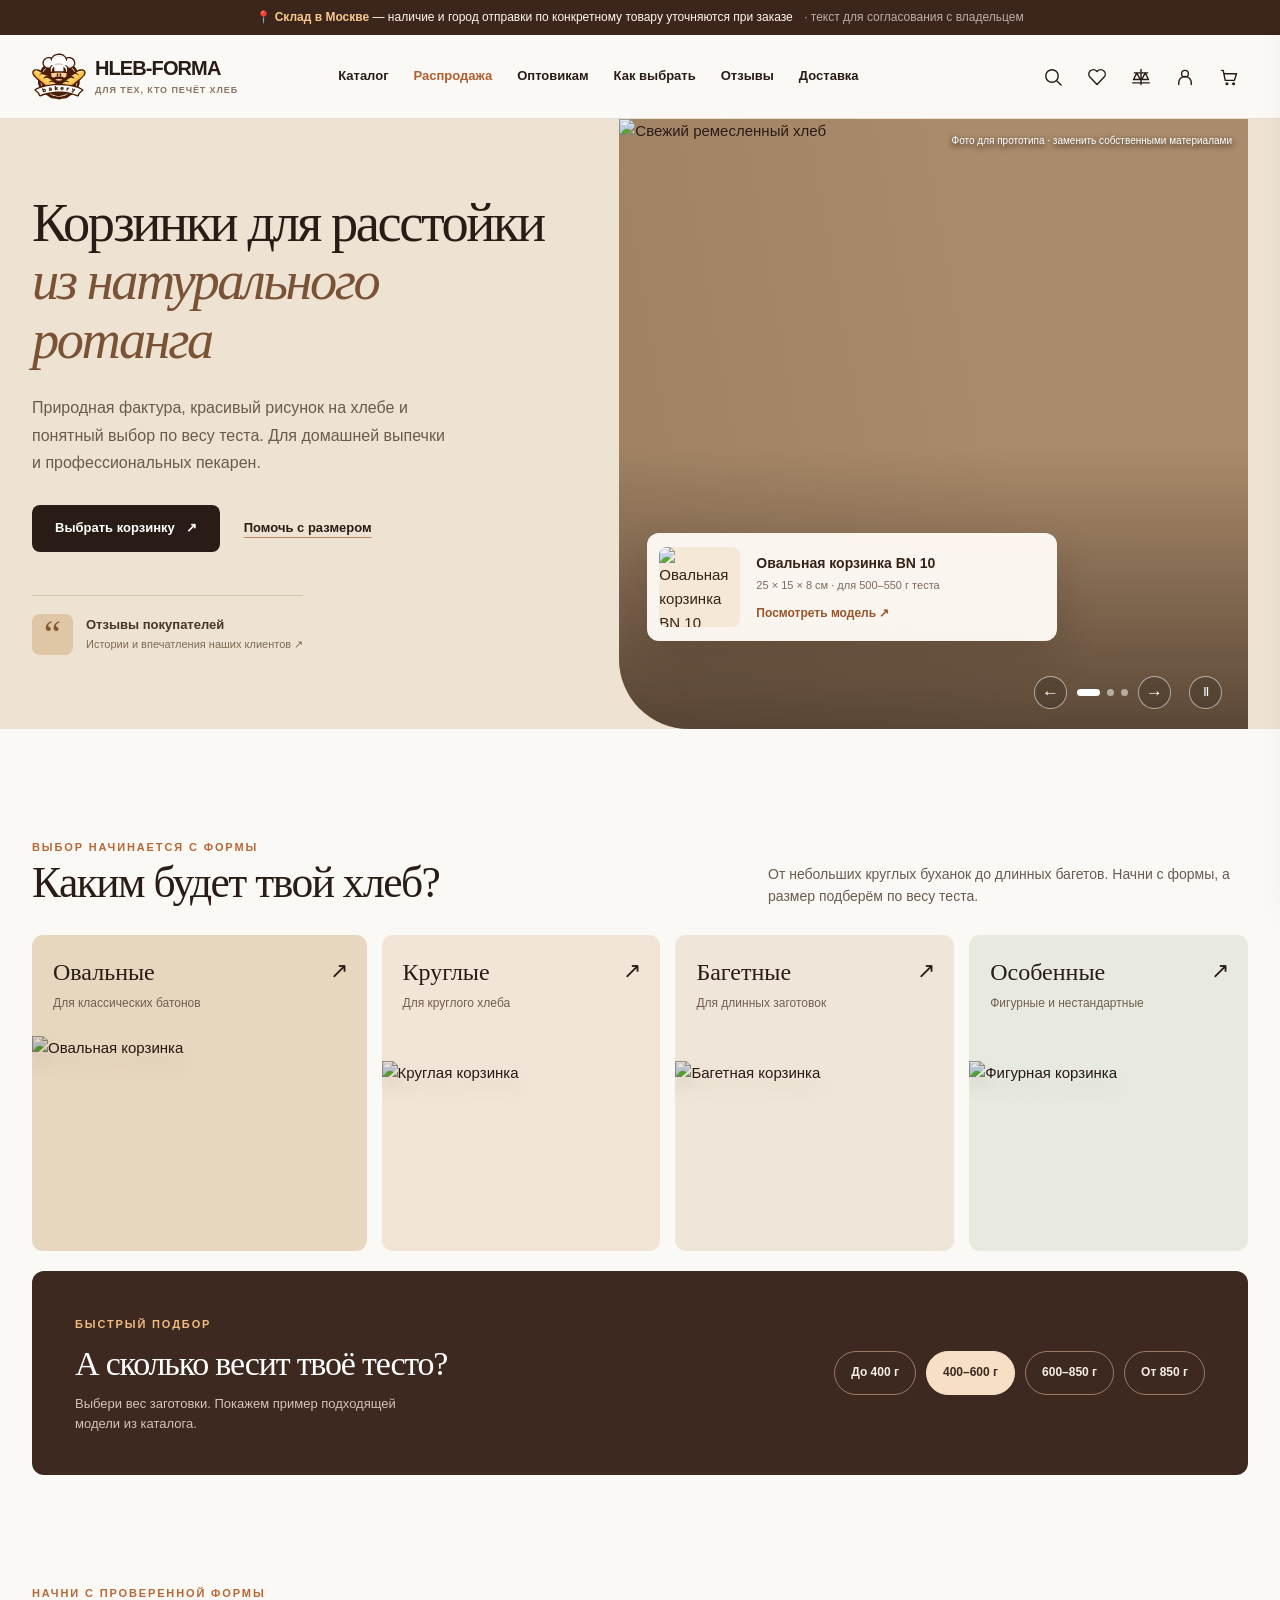
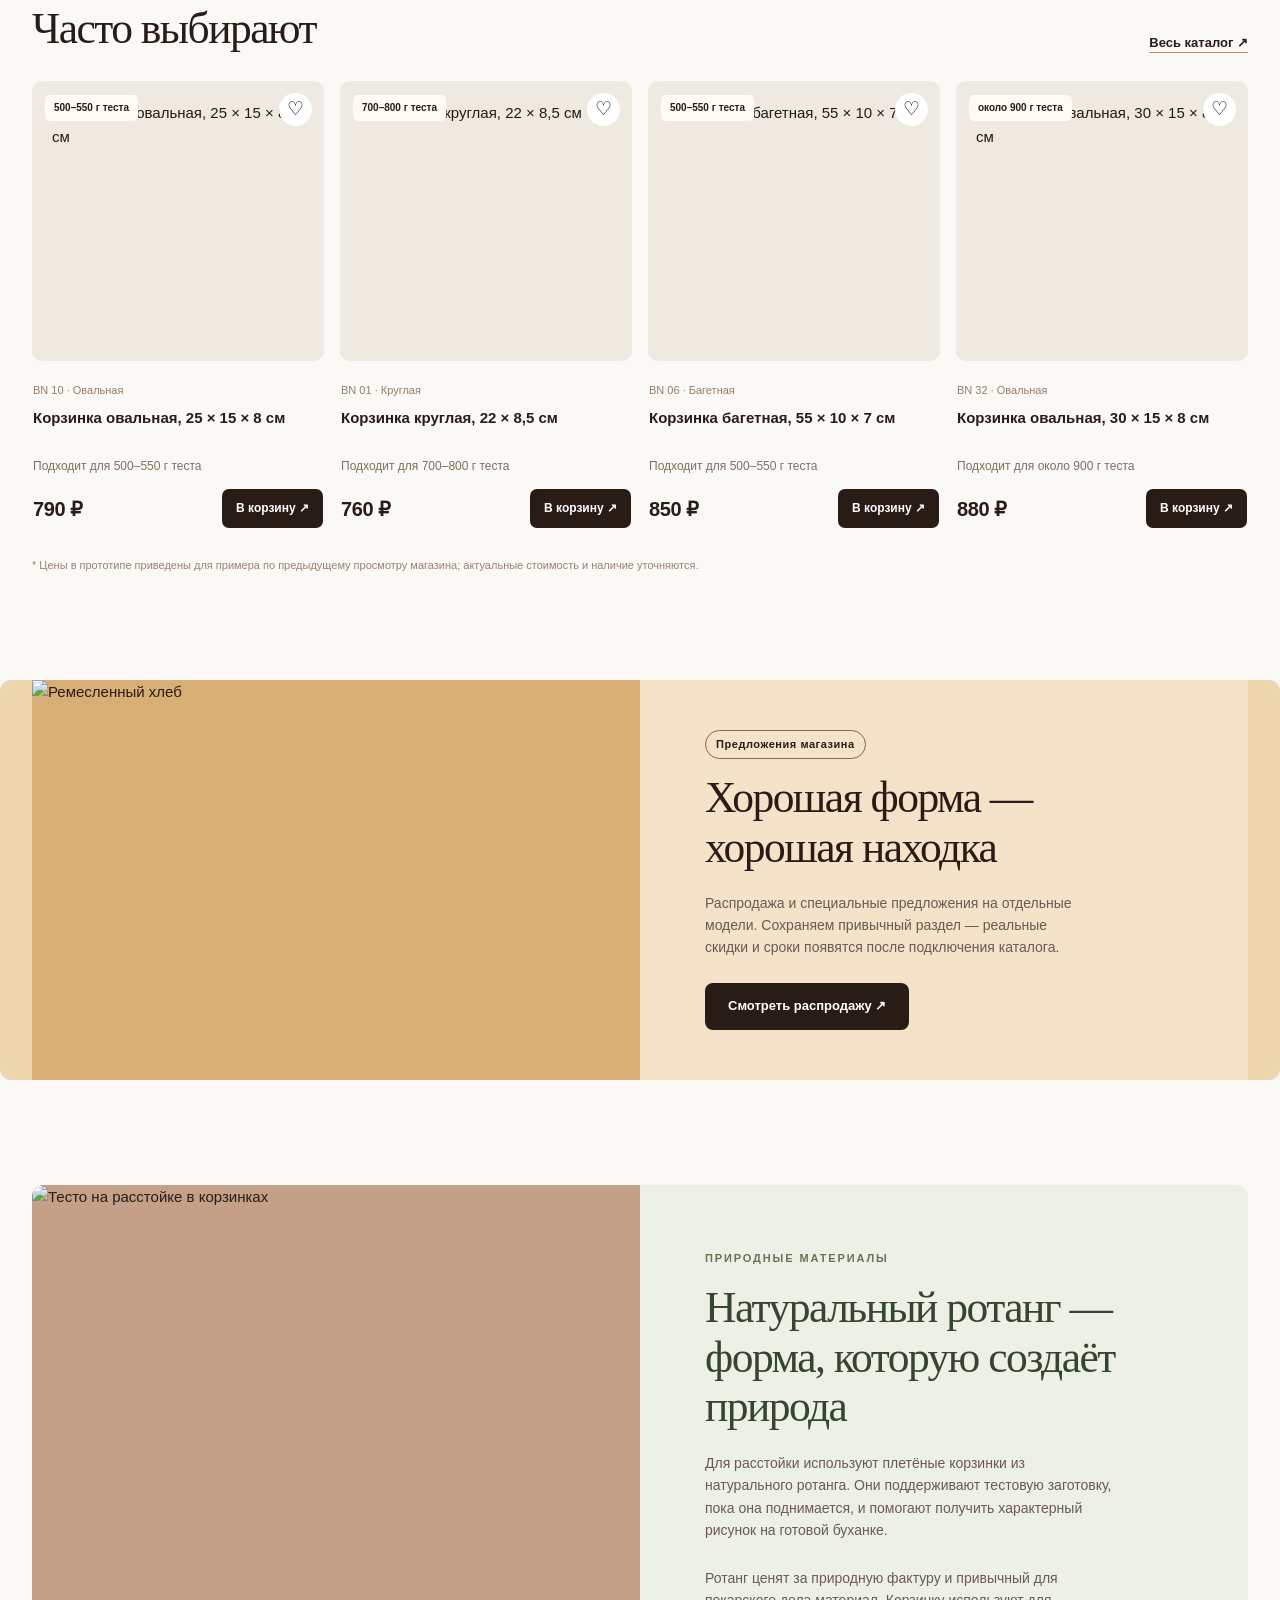
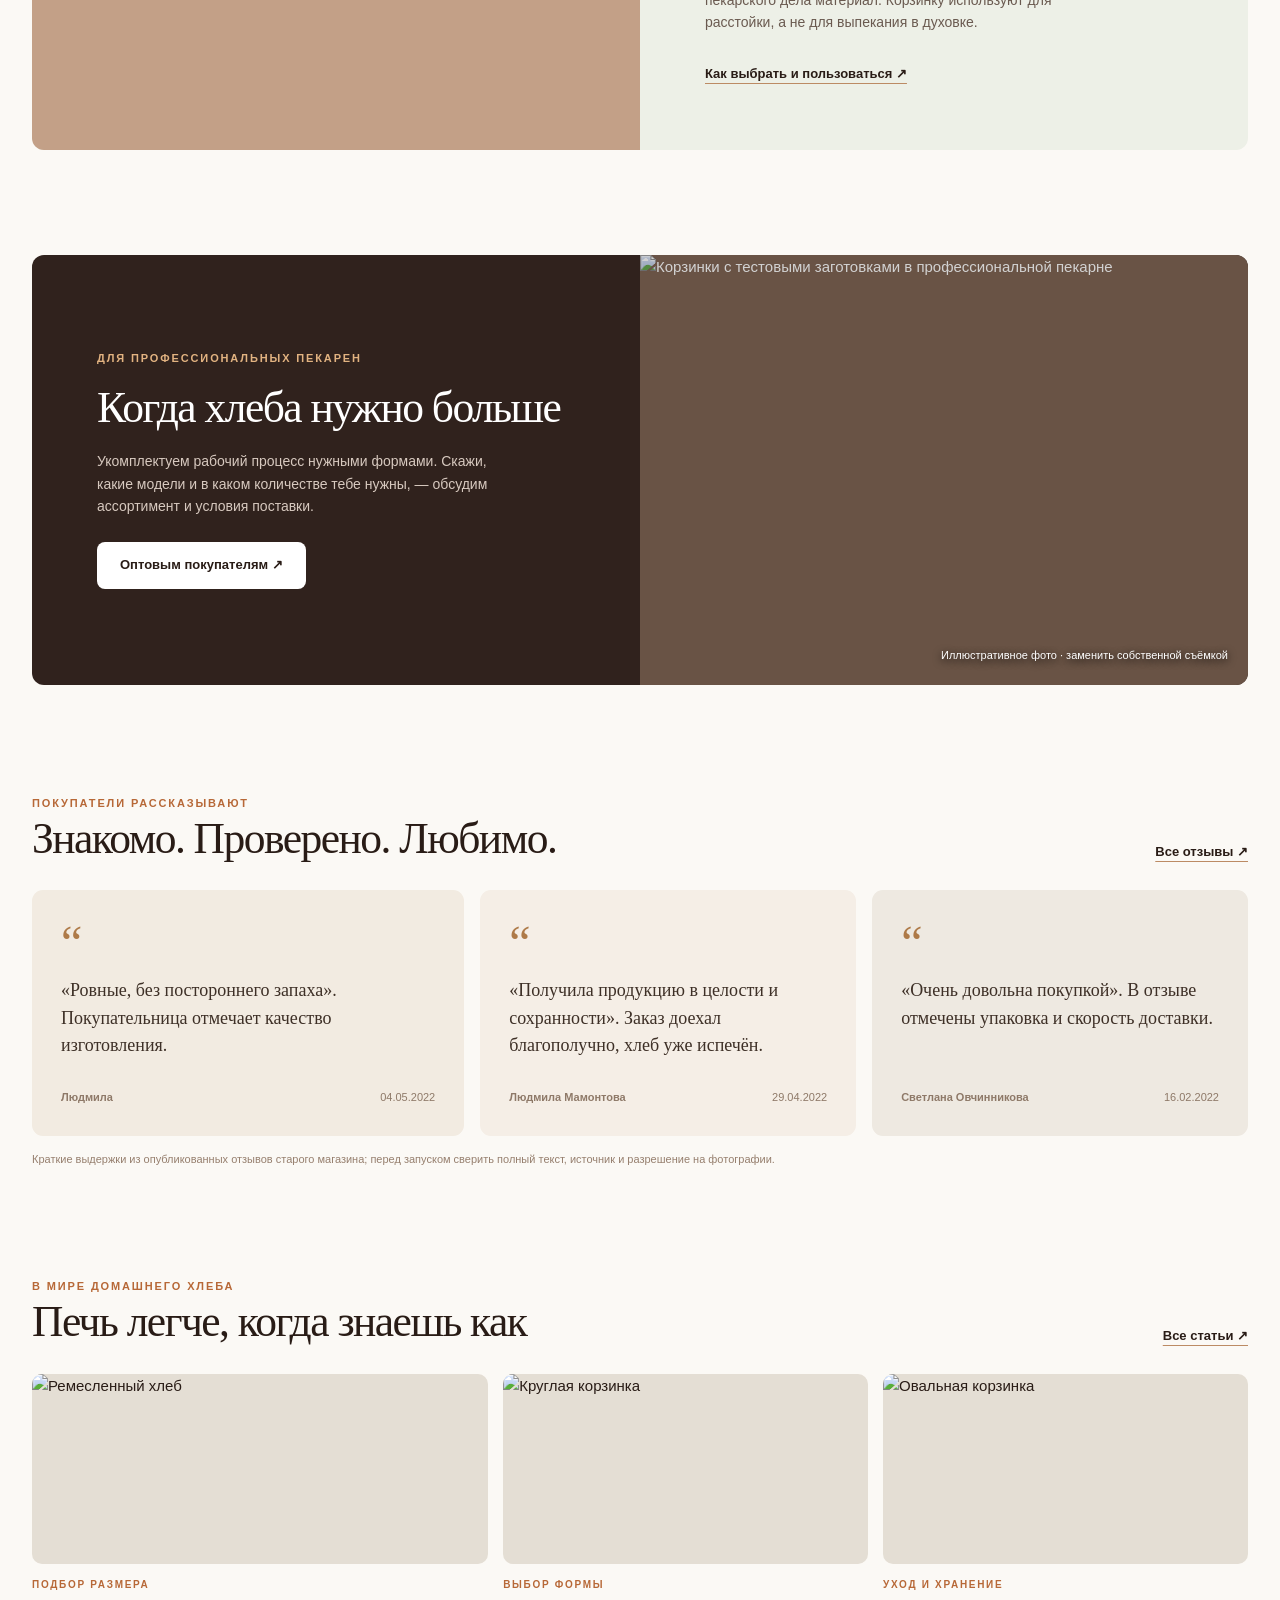
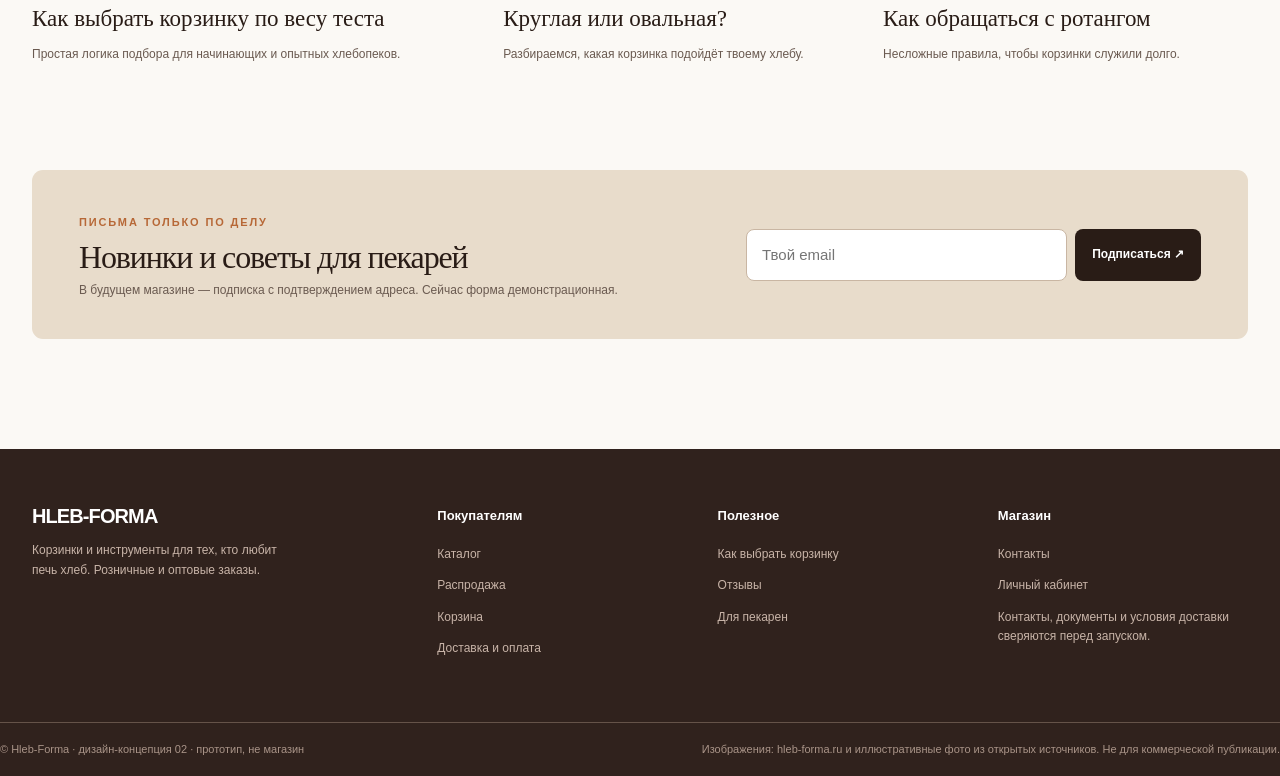
==== index.html @ 91869948 "pages: add entry page redirecting to latest storefront preview" ====
<!doctype html>
<html lang="ru">
<head>
  <meta charset="utf-8">
  <meta name="viewport" content="width=device-width,initial-scale=1">
  <meta name="robots" content="noindex,nofollow">
  <meta http-equiv="refresh" content="0;url=prototype/v2/index.html">
  <title>Hleb-Forma — предпросмотр прототипа</title>
  <script>location.replace(new URL("prototype/v2/index.html",location.href).href);</script>
  <style>body{font:16px/1.6 system-ui;background:#f8f4ec;color:#30241d;display:grid;place-items:center;min-height:100vh;margin:0;padding:24px}a{color:#864c2e}</style>
</head>
<body><main><h1>Hleb-Forma — предпросмотр</h1><p>Открываем новую версию прототипа…</p><p><a href="prototype/v2/index.html">Перейти к прототипу v2</a></p></main></body>
</html>
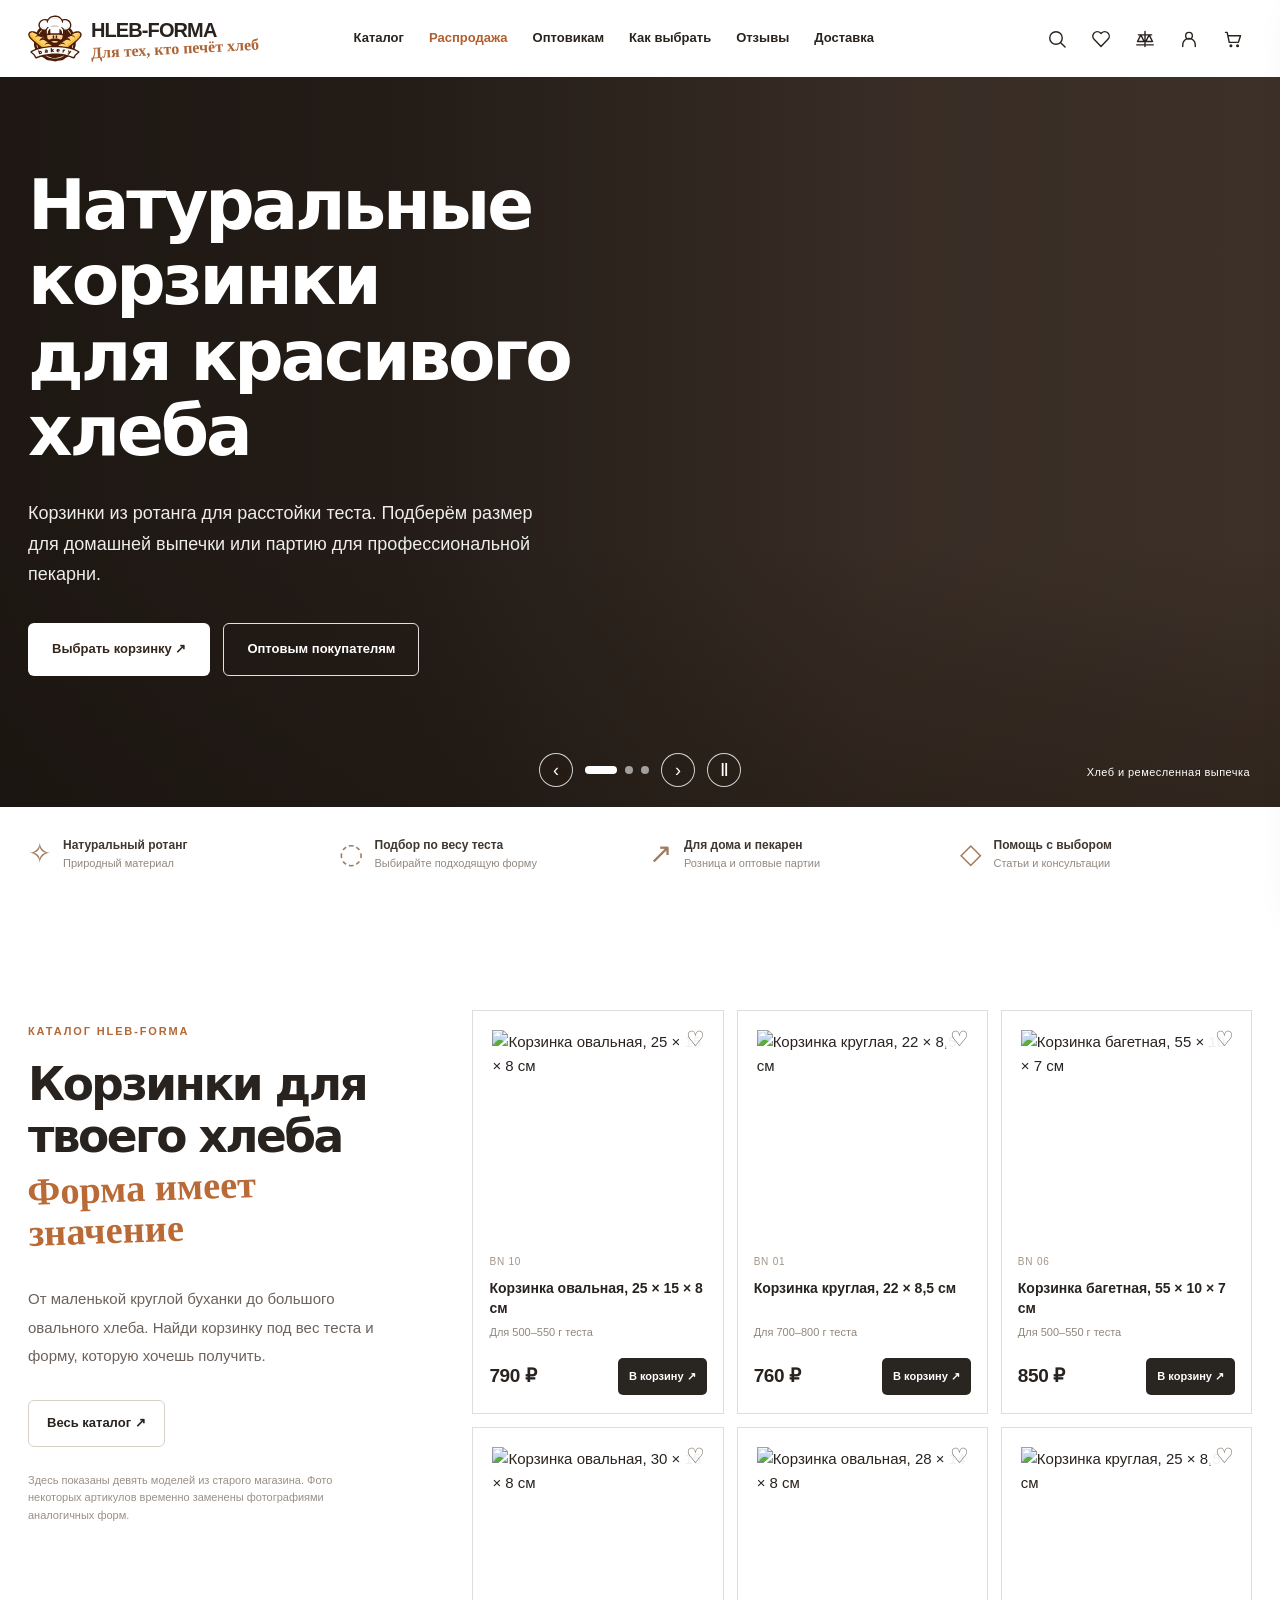
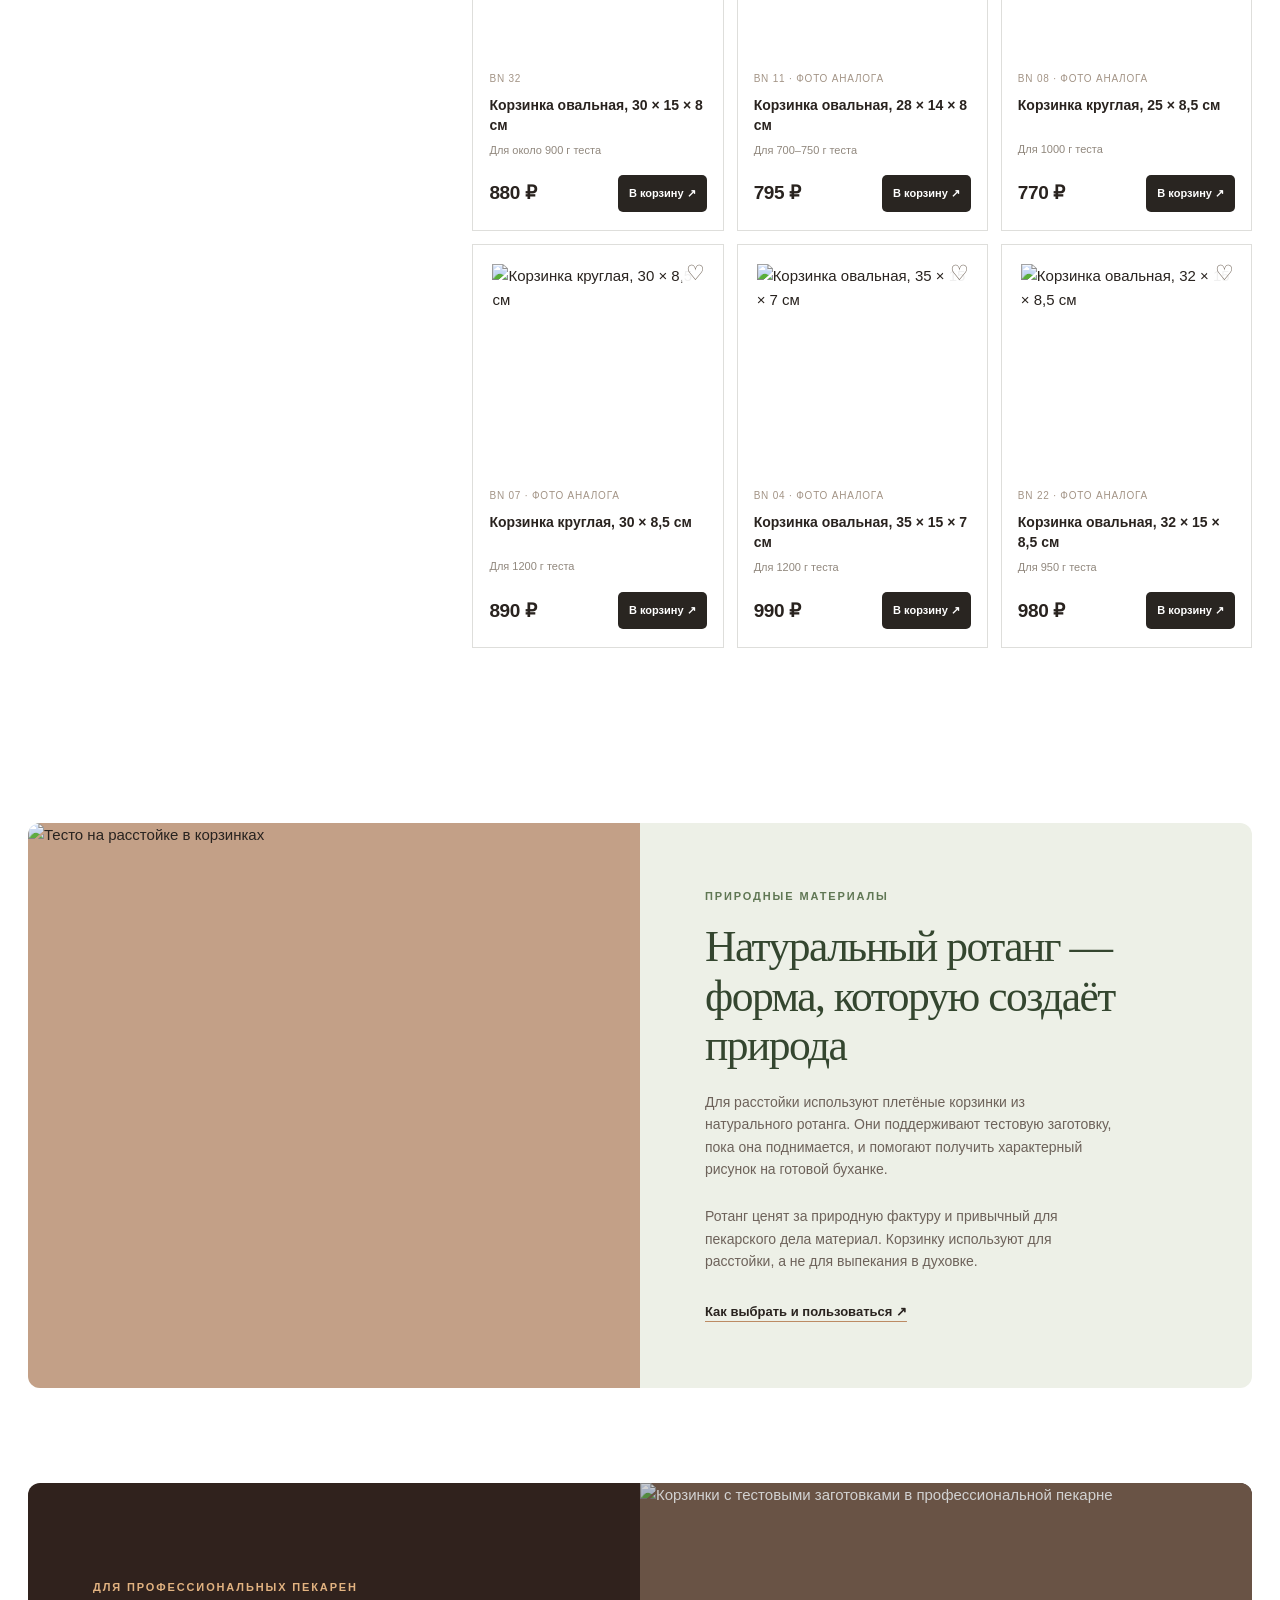
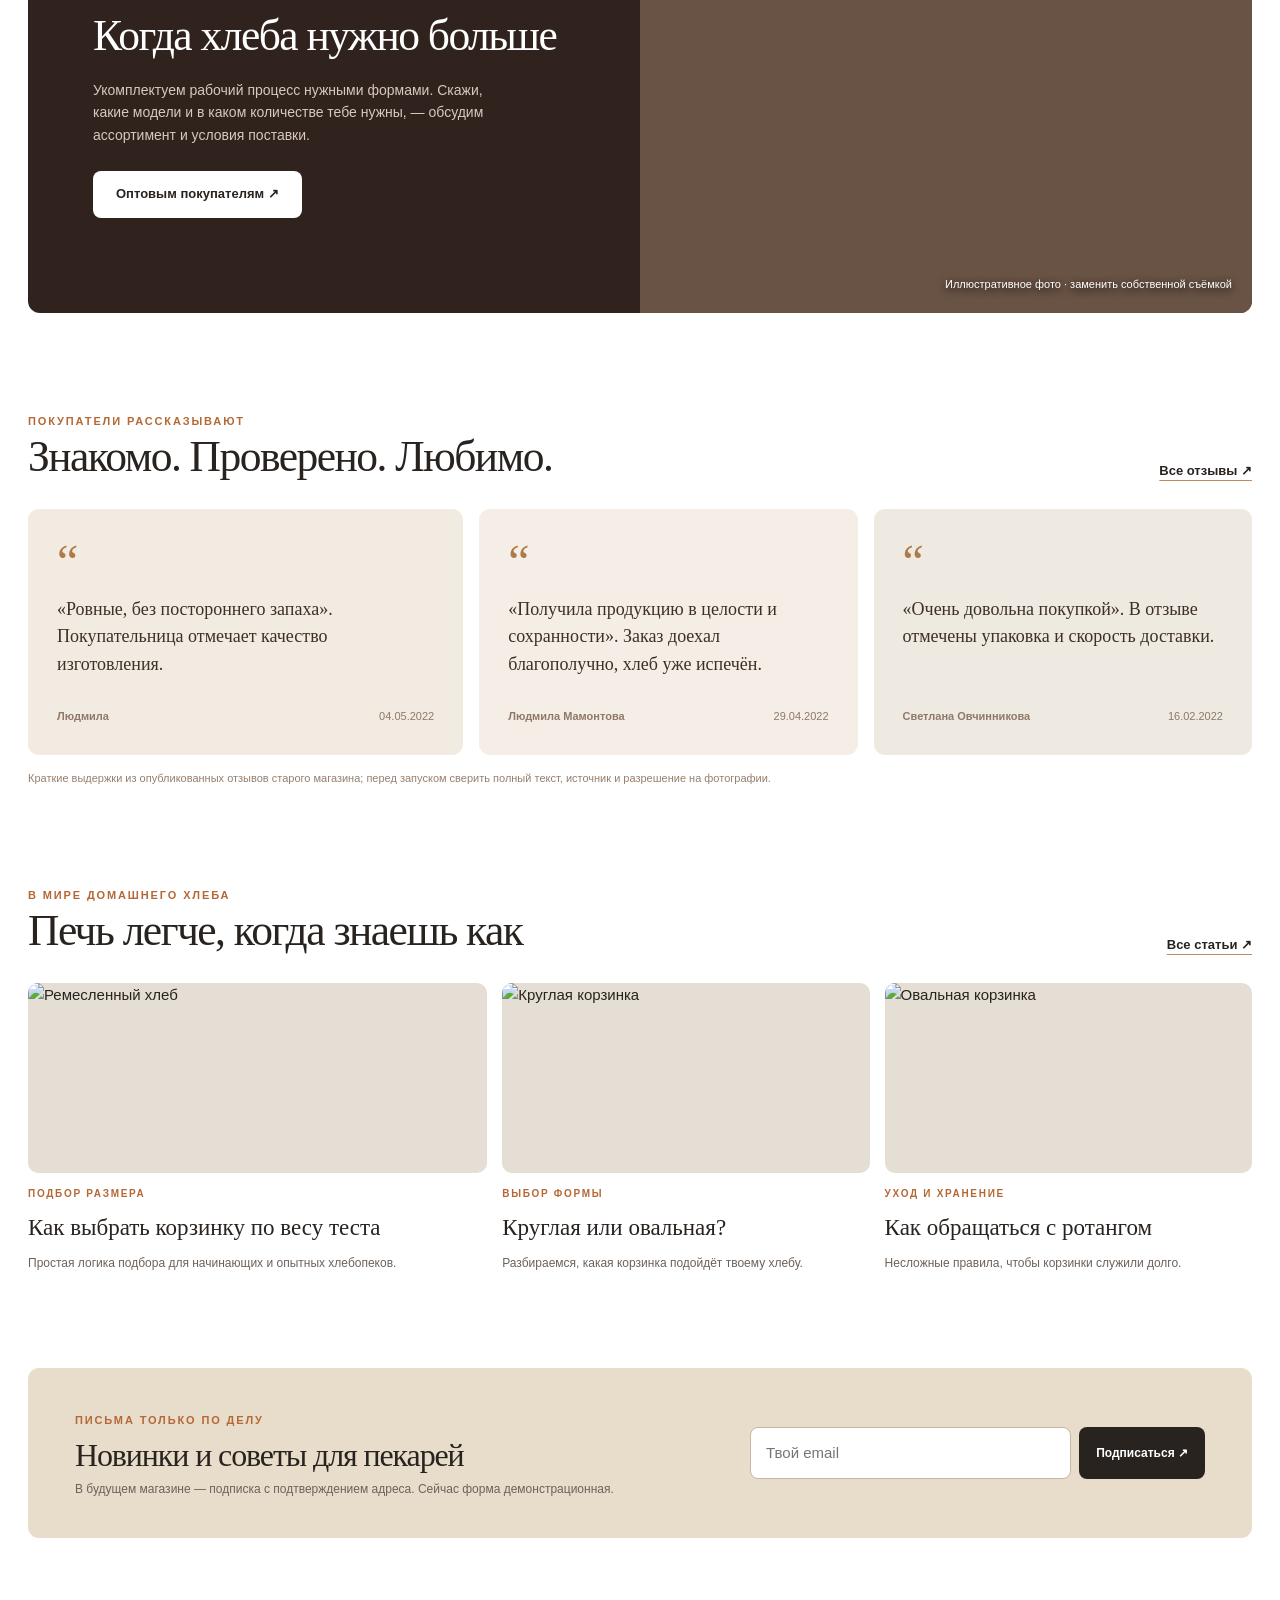
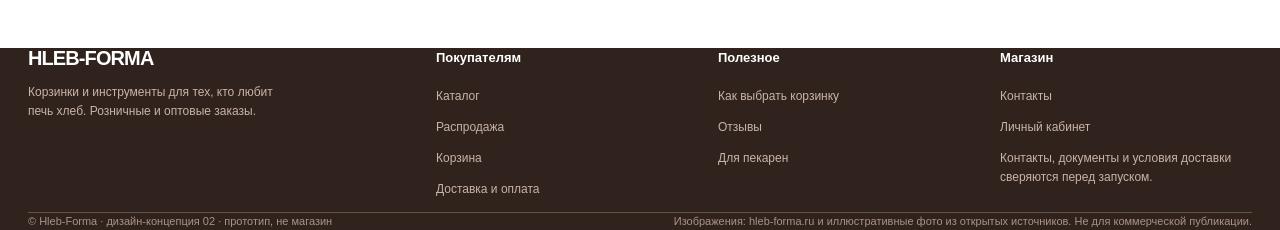
==== commit 57fded3a: "pages: make v3 storefront the default live preview" ====
--- a/index.html
+++ b/index.html
@@ -4,10 +4,10 @@
   <meta charset="utf-8">
   <meta name="viewport" content="width=device-width,initial-scale=1">
   <meta name="robots" content="noindex,nofollow">
-  <meta http-equiv="refresh" content="0;url=prototype/v2/index.html">
+  <meta http-equiv="refresh" content="0;url=prototype/v3/index.html">
   <title>Hleb-Forma — предпросмотр прототипа</title>
-  <script>location.replace(new URL("prototype/v2/index.html",location.href).href);</script>
+  <script>location.replace(new URL("prototype/v3/index.html",location.href).href);</script>
   <style>body{font:16px/1.6 system-ui;background:#f8f4ec;color:#30241d;display:grid;place-items:center;min-height:100vh;margin:0;padding:24px}a{color:#864c2e}</style>
 </head>
-<body><main><h1>Hleb-Forma — предпросмотр</h1><p>Открываем новую версию прототипа…</p><p><a href="prototype/v2/index.html">Перейти к прототипу v2</a></p></main></body>
+<body><main><h1>Hleb-Forma — предпросмотр</h1><p>Открываем новую версию прототипа…</p><p><a href="prototype/v3/index.html">Перейти к прототипу v2</a></p></main></body>
 </html>
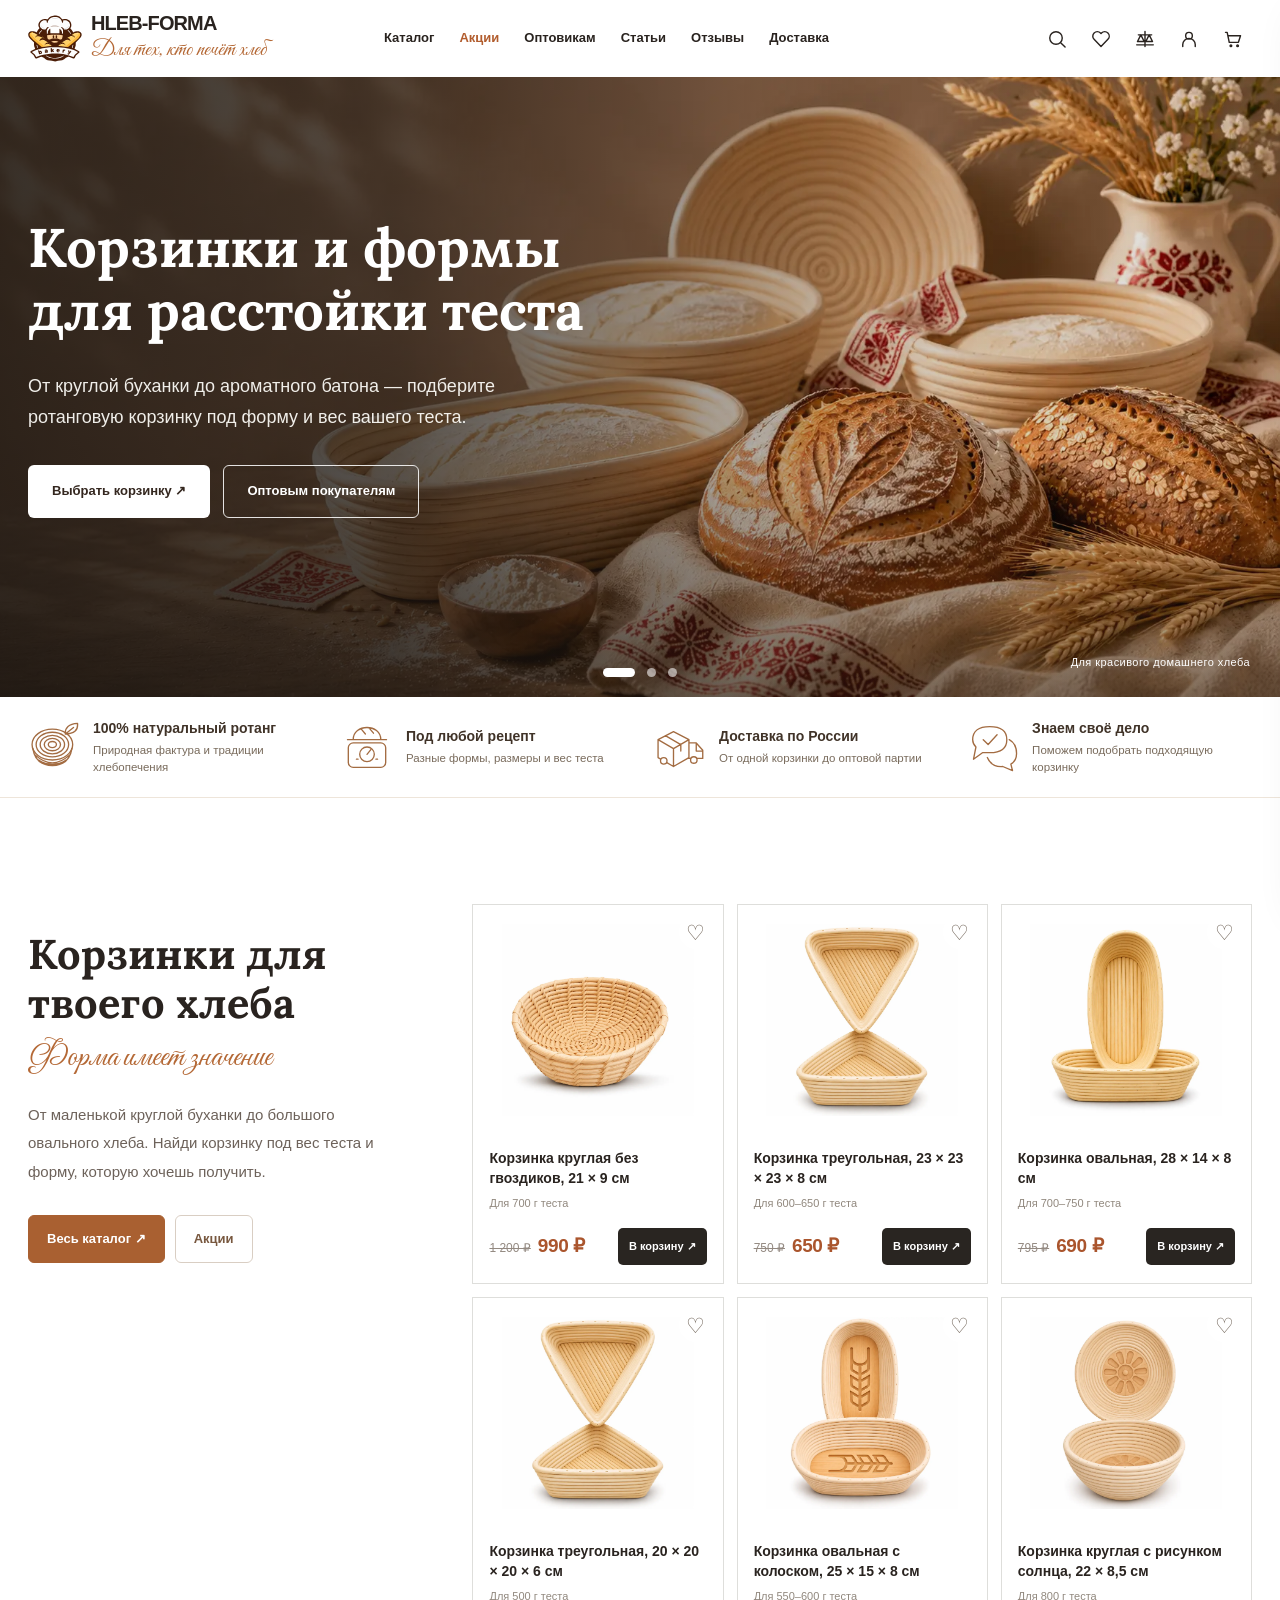
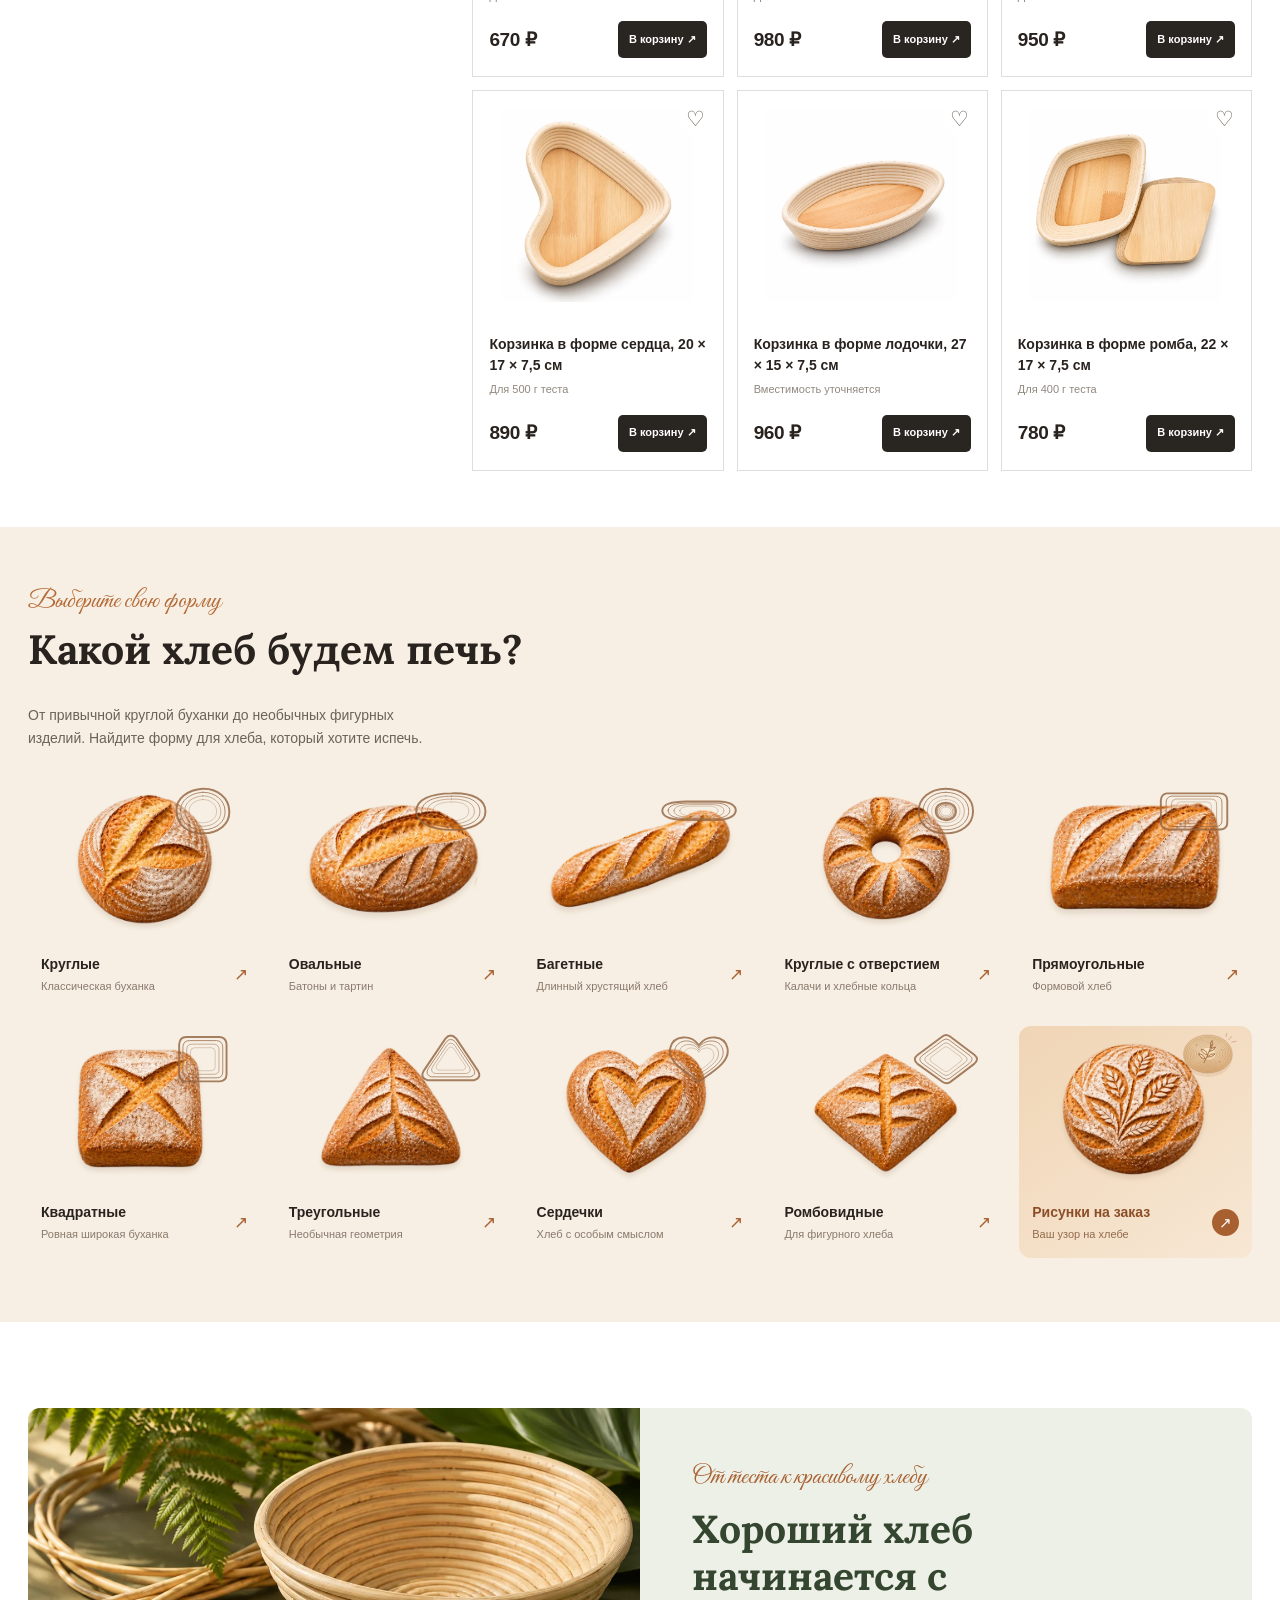
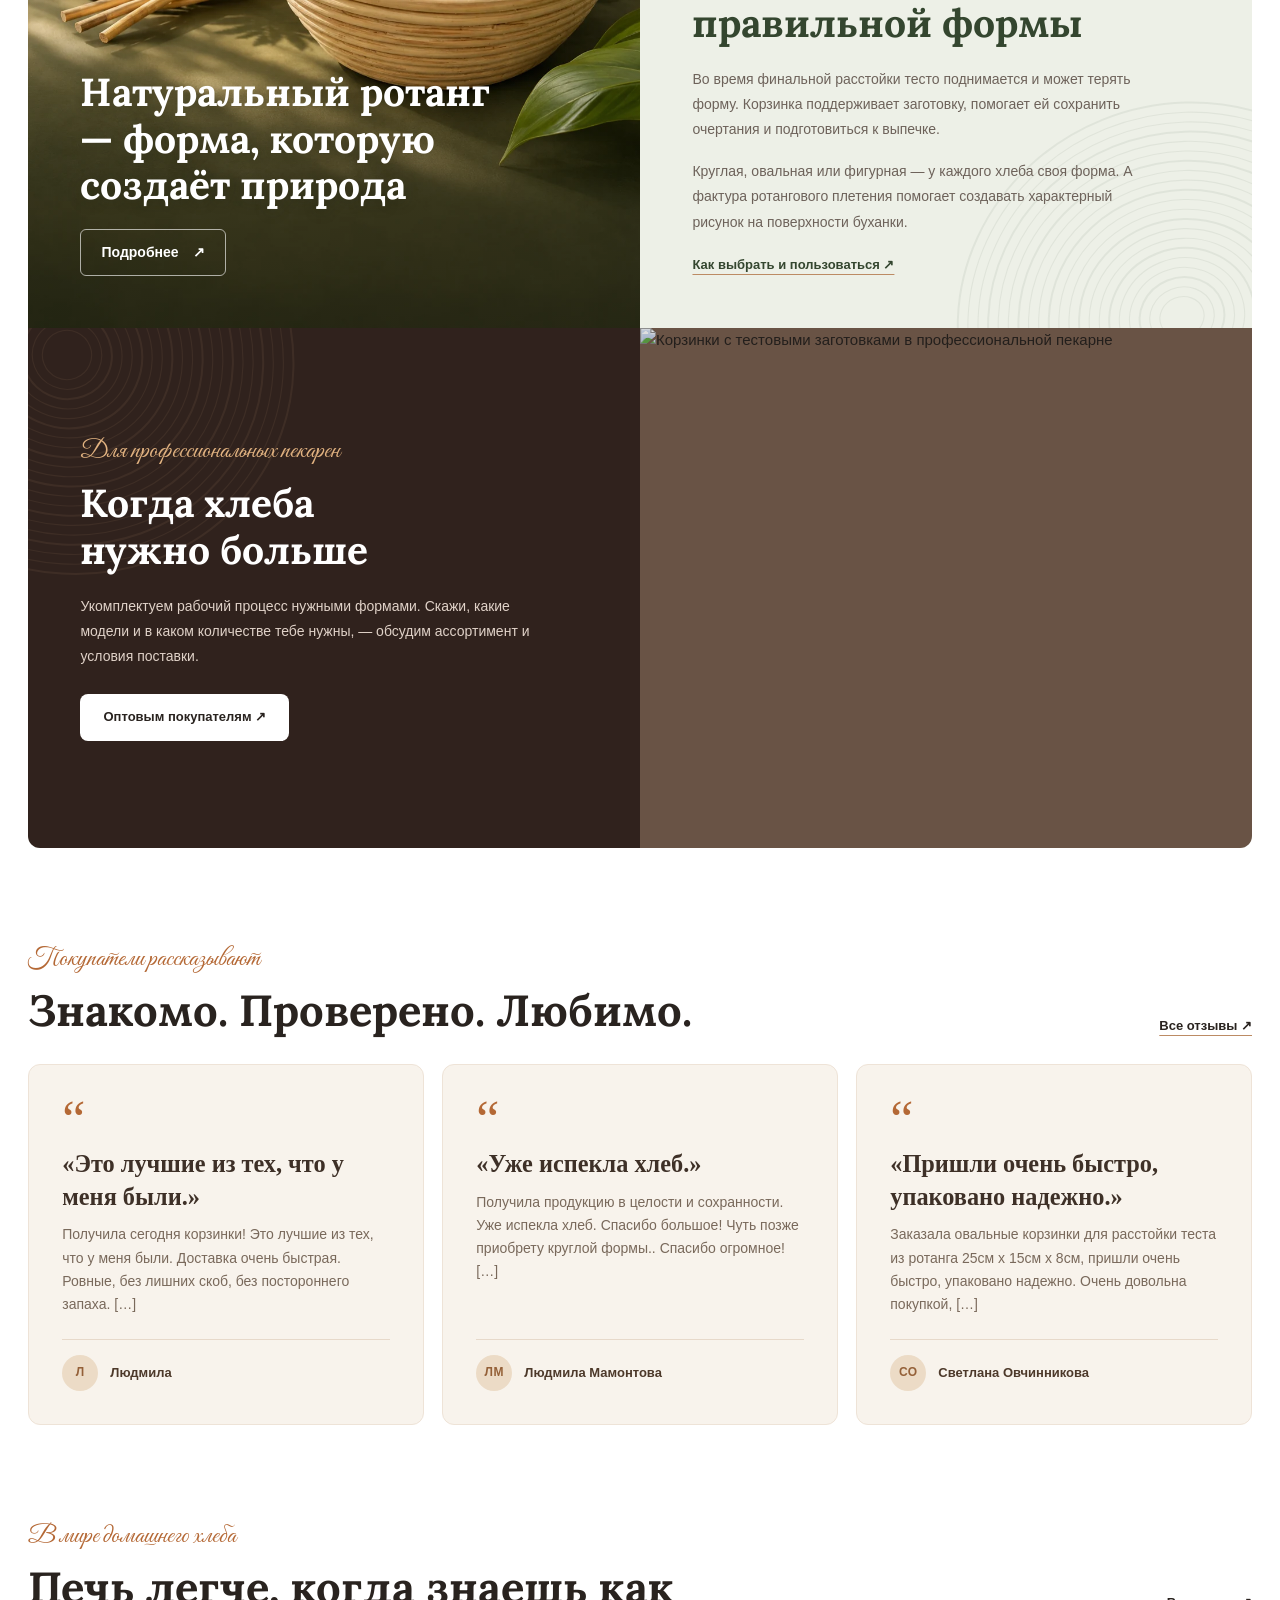
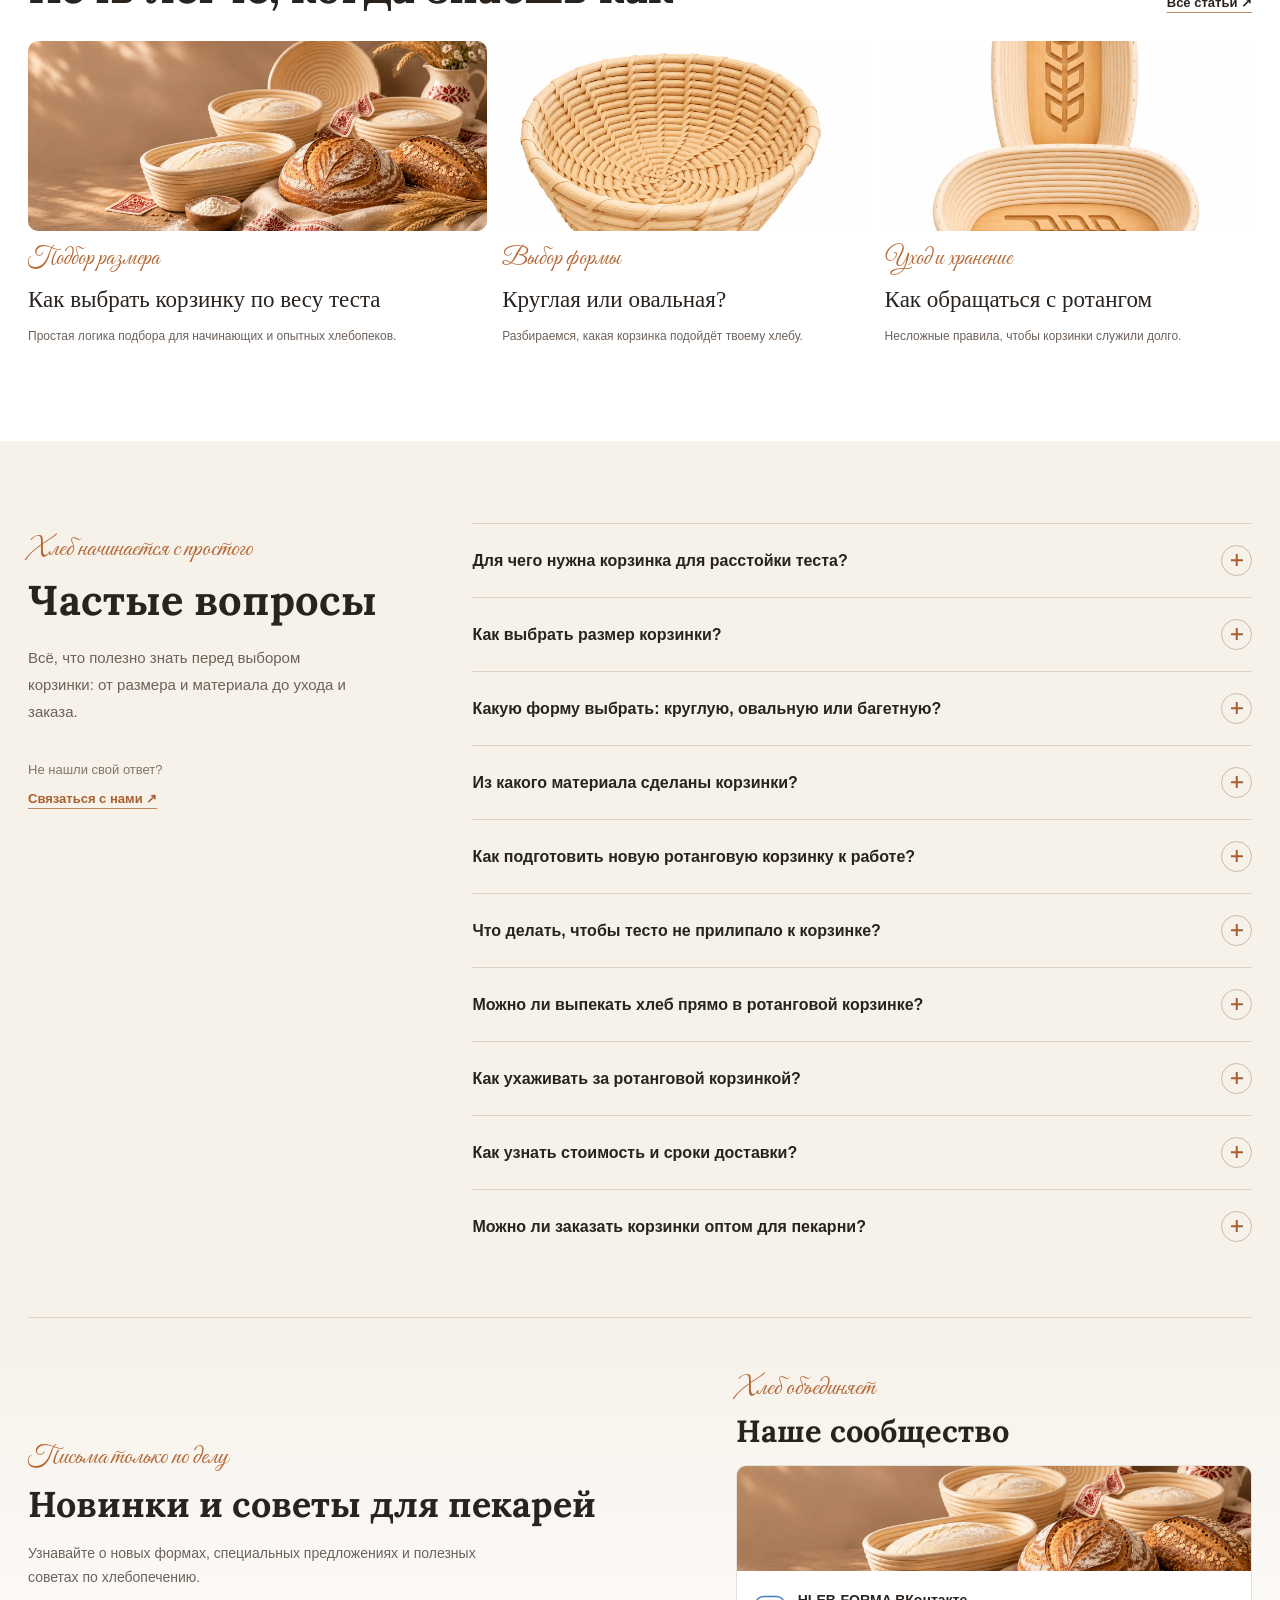
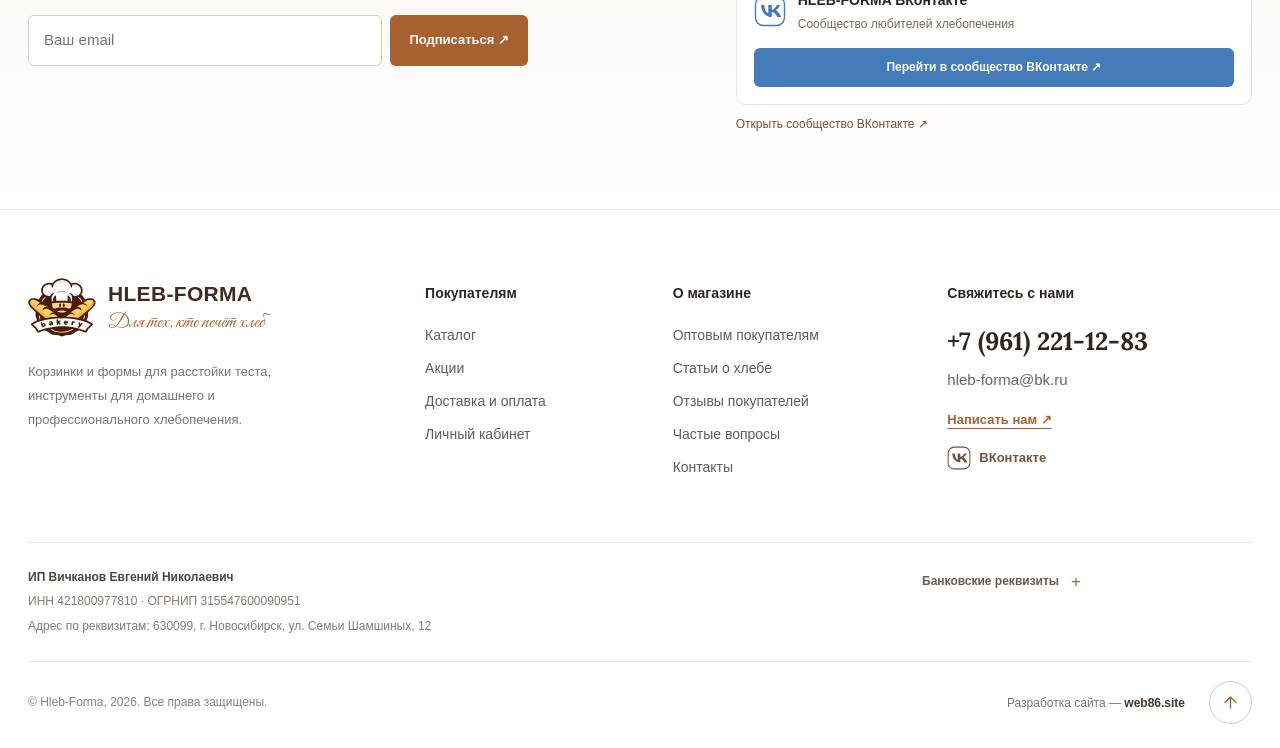
==== commit eb6cdb7a: "Polish storefront copy, reorder hero slides and remove catalogue preview chips" ====
--- a/index.html
+++ b/index.html
@@ -5,9 +5,9 @@
   <meta name="viewport" content="width=device-width,initial-scale=1">
   <meta name="robots" content="noindex,nofollow">
   <meta http-equiv="refresh" content="0;url=prototype/v3/index.html">
-  <title>Hleb-Forma — предпросмотр прототипа</title>
+  <title>Hleb-Forma — корзинки для расстойки хлеба</title>
   <script>location.replace(new URL("prototype/v3/index.html",location.href).href);</script>
   <style>body{font:16px/1.6 system-ui;background:#f8f4ec;color:#30241d;display:grid;place-items:center;min-height:100vh;margin:0;padding:24px}a{color:#864c2e}</style>
 </head>
-<body><main><h1>Hleb-Forma — предпросмотр</h1><p>Открываем новую версию прототипа…</p><p><a href="prototype/v3/index.html">Перейти к прототипу v2</a></p></main></body>
+<body><main><h1>Hleb-Forma</h1><p>Открываем магазин…</p><p><a href="prototype/v3/index.html">Перейти в магазин</a></p></main></body>
 </html>
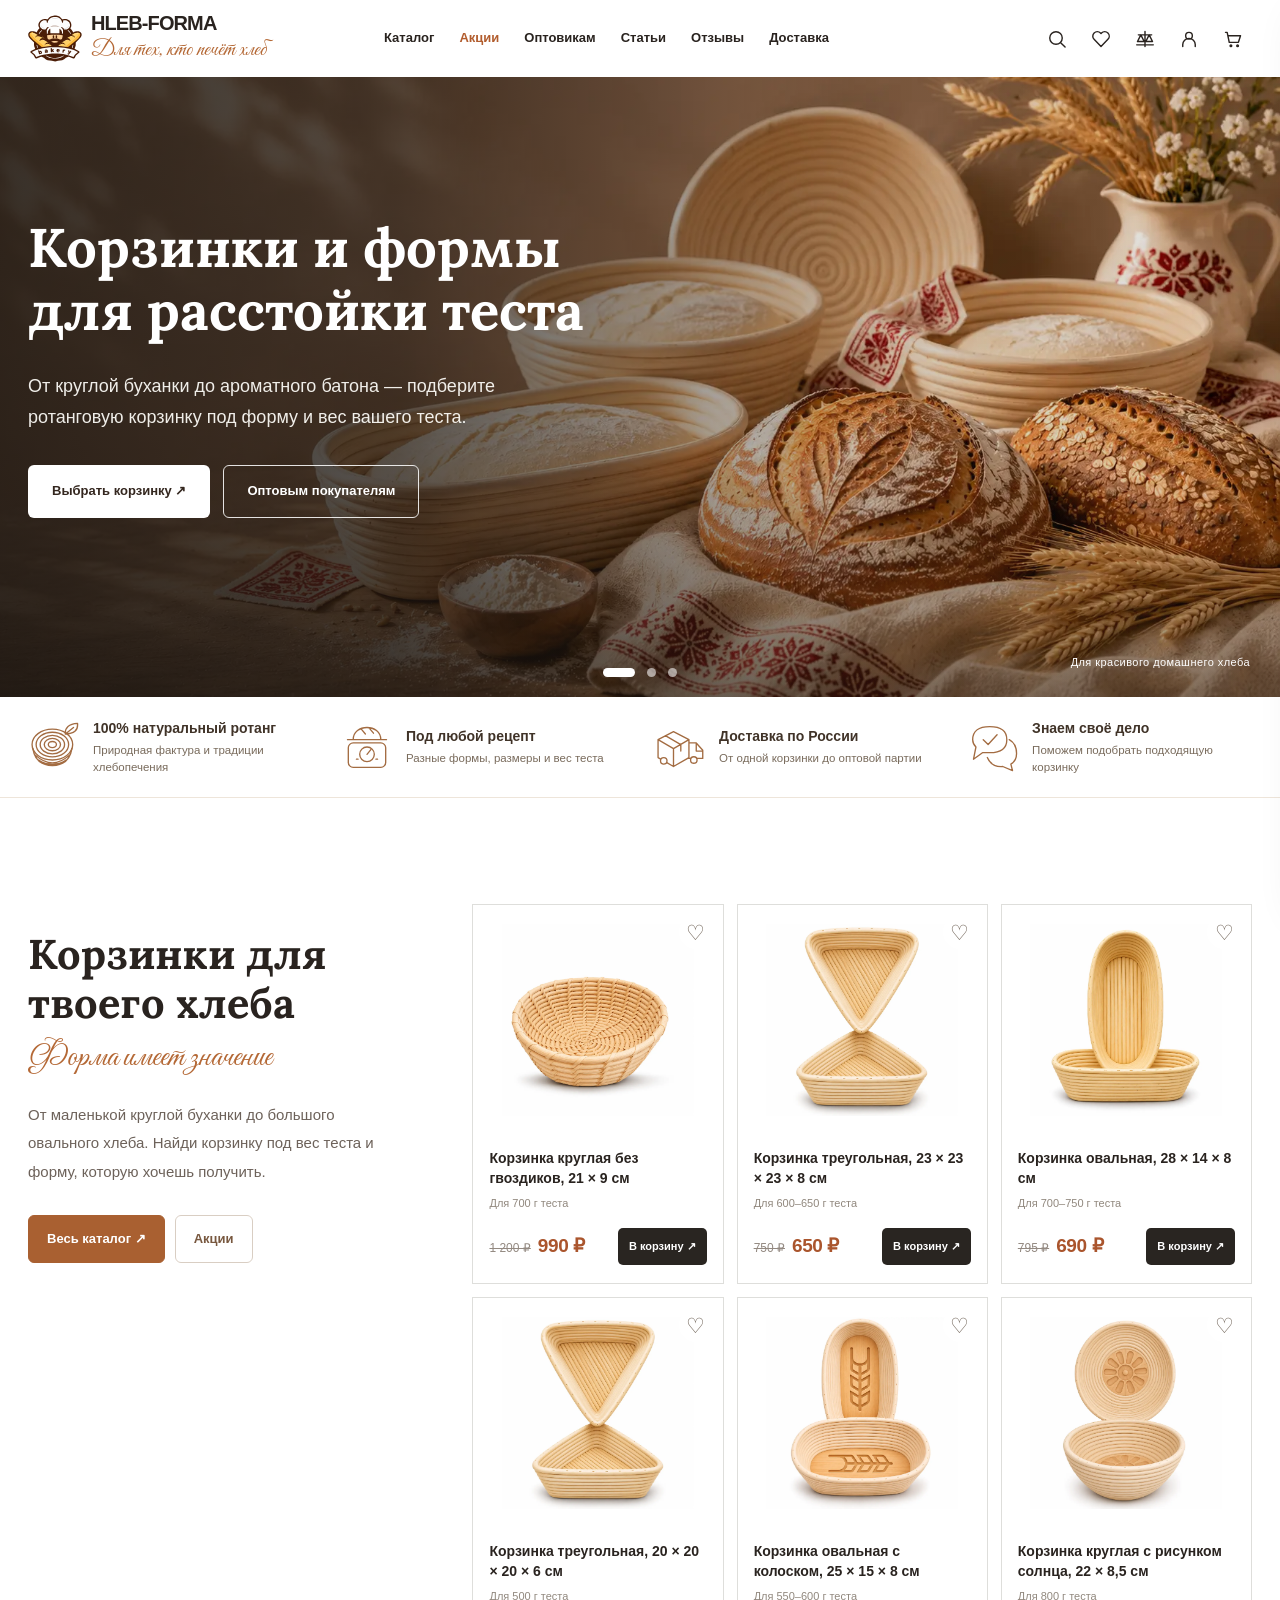
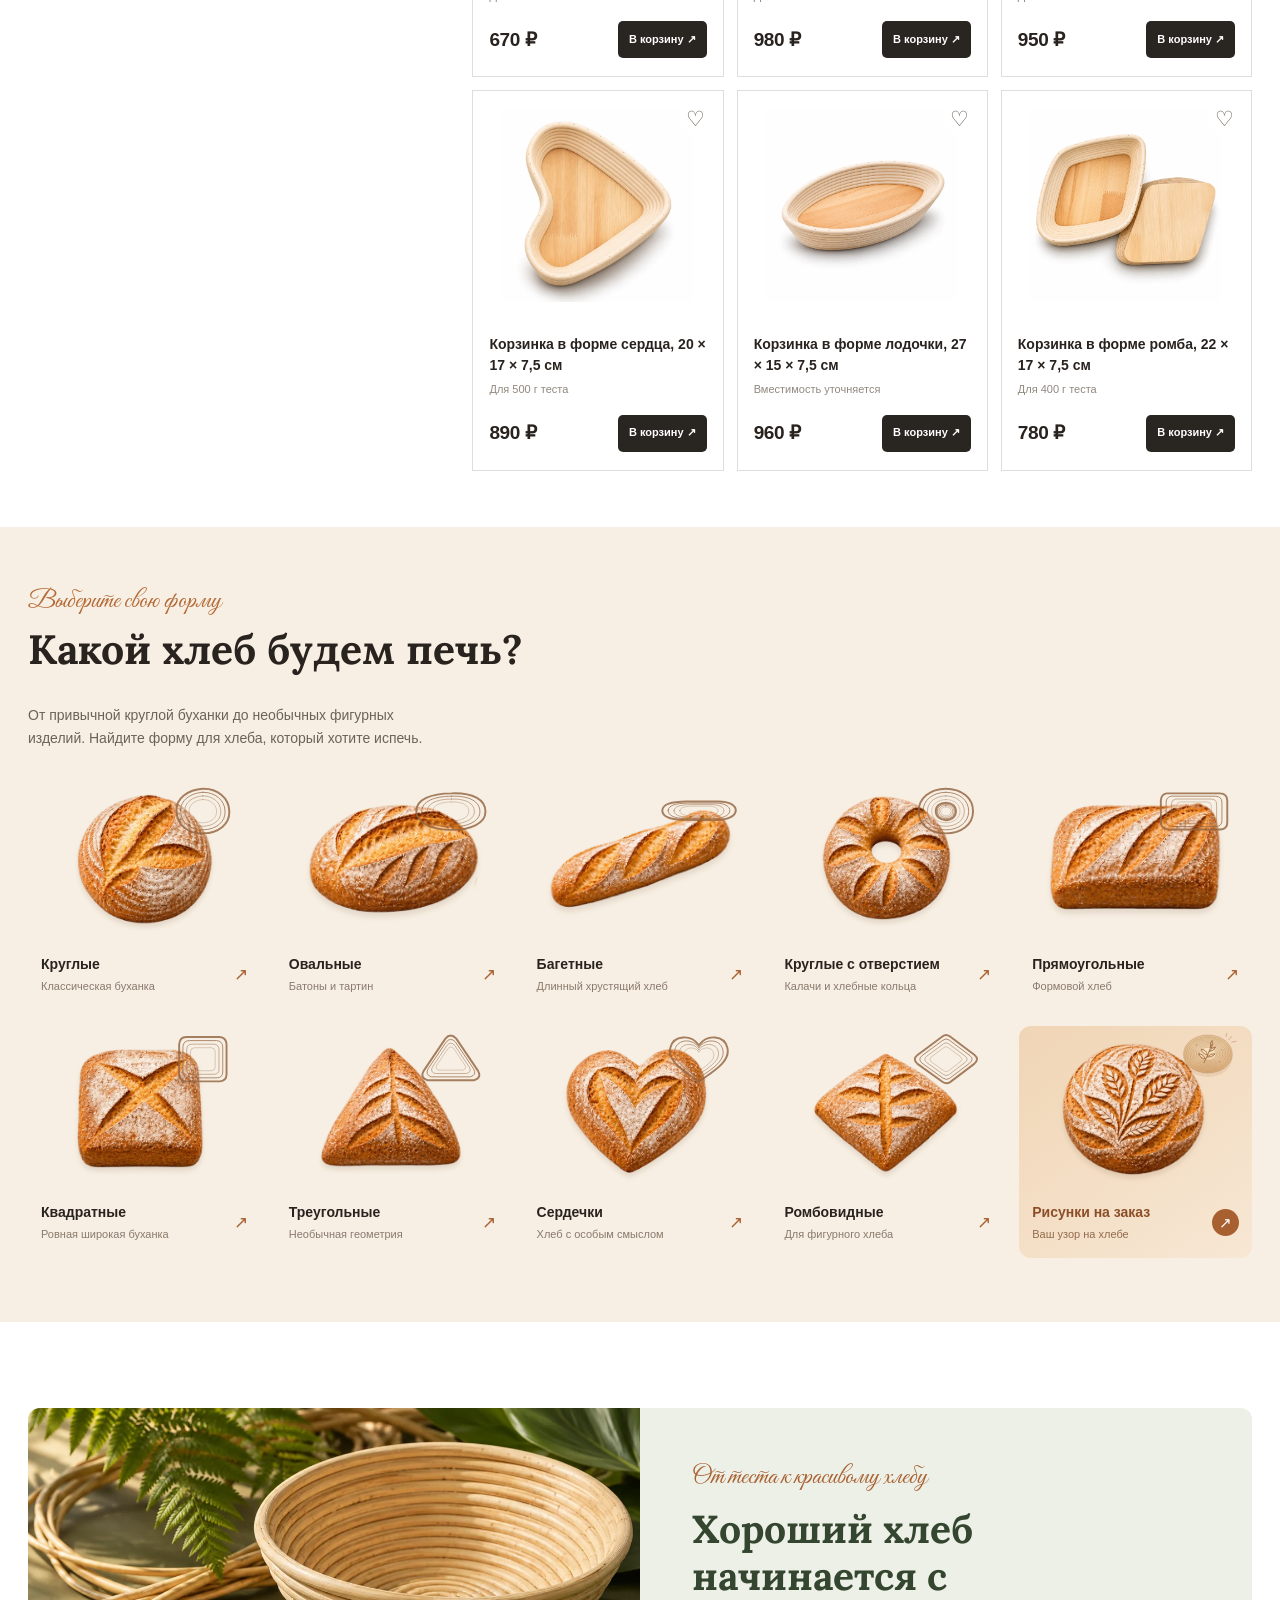
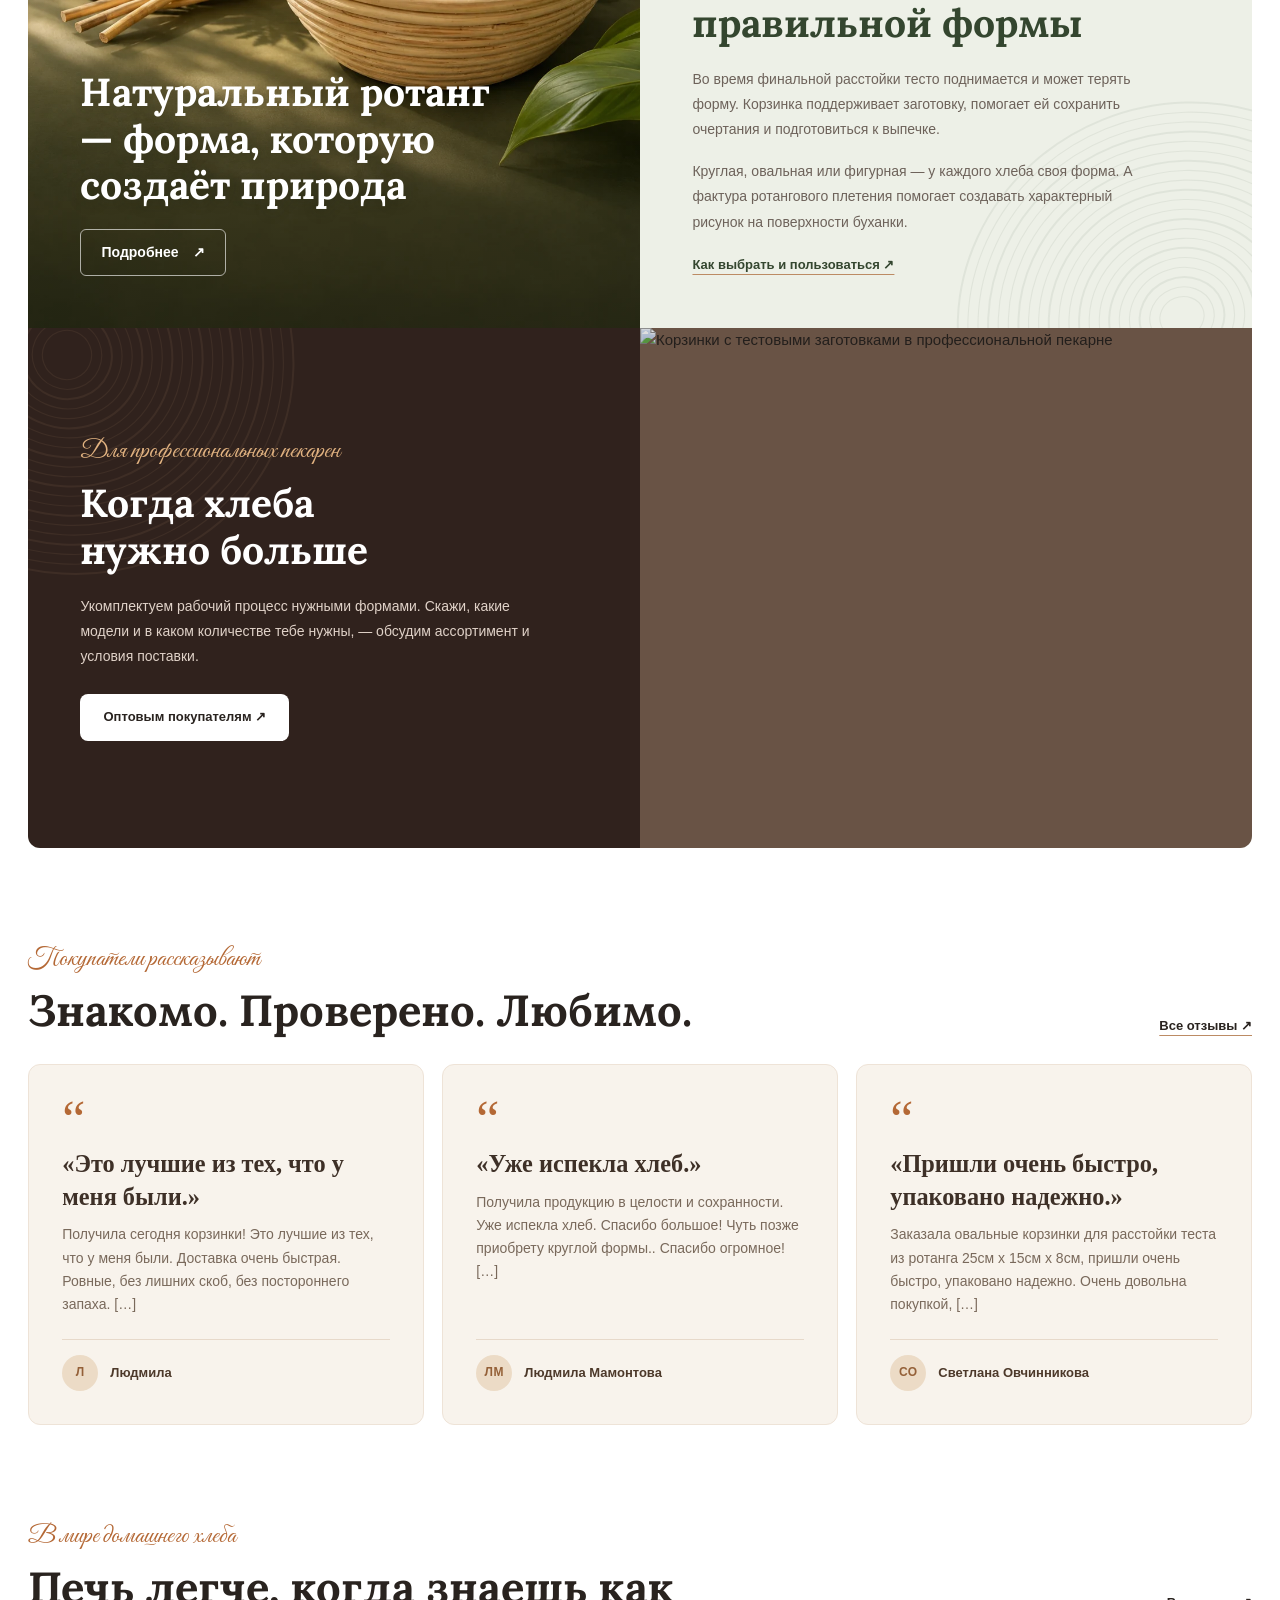
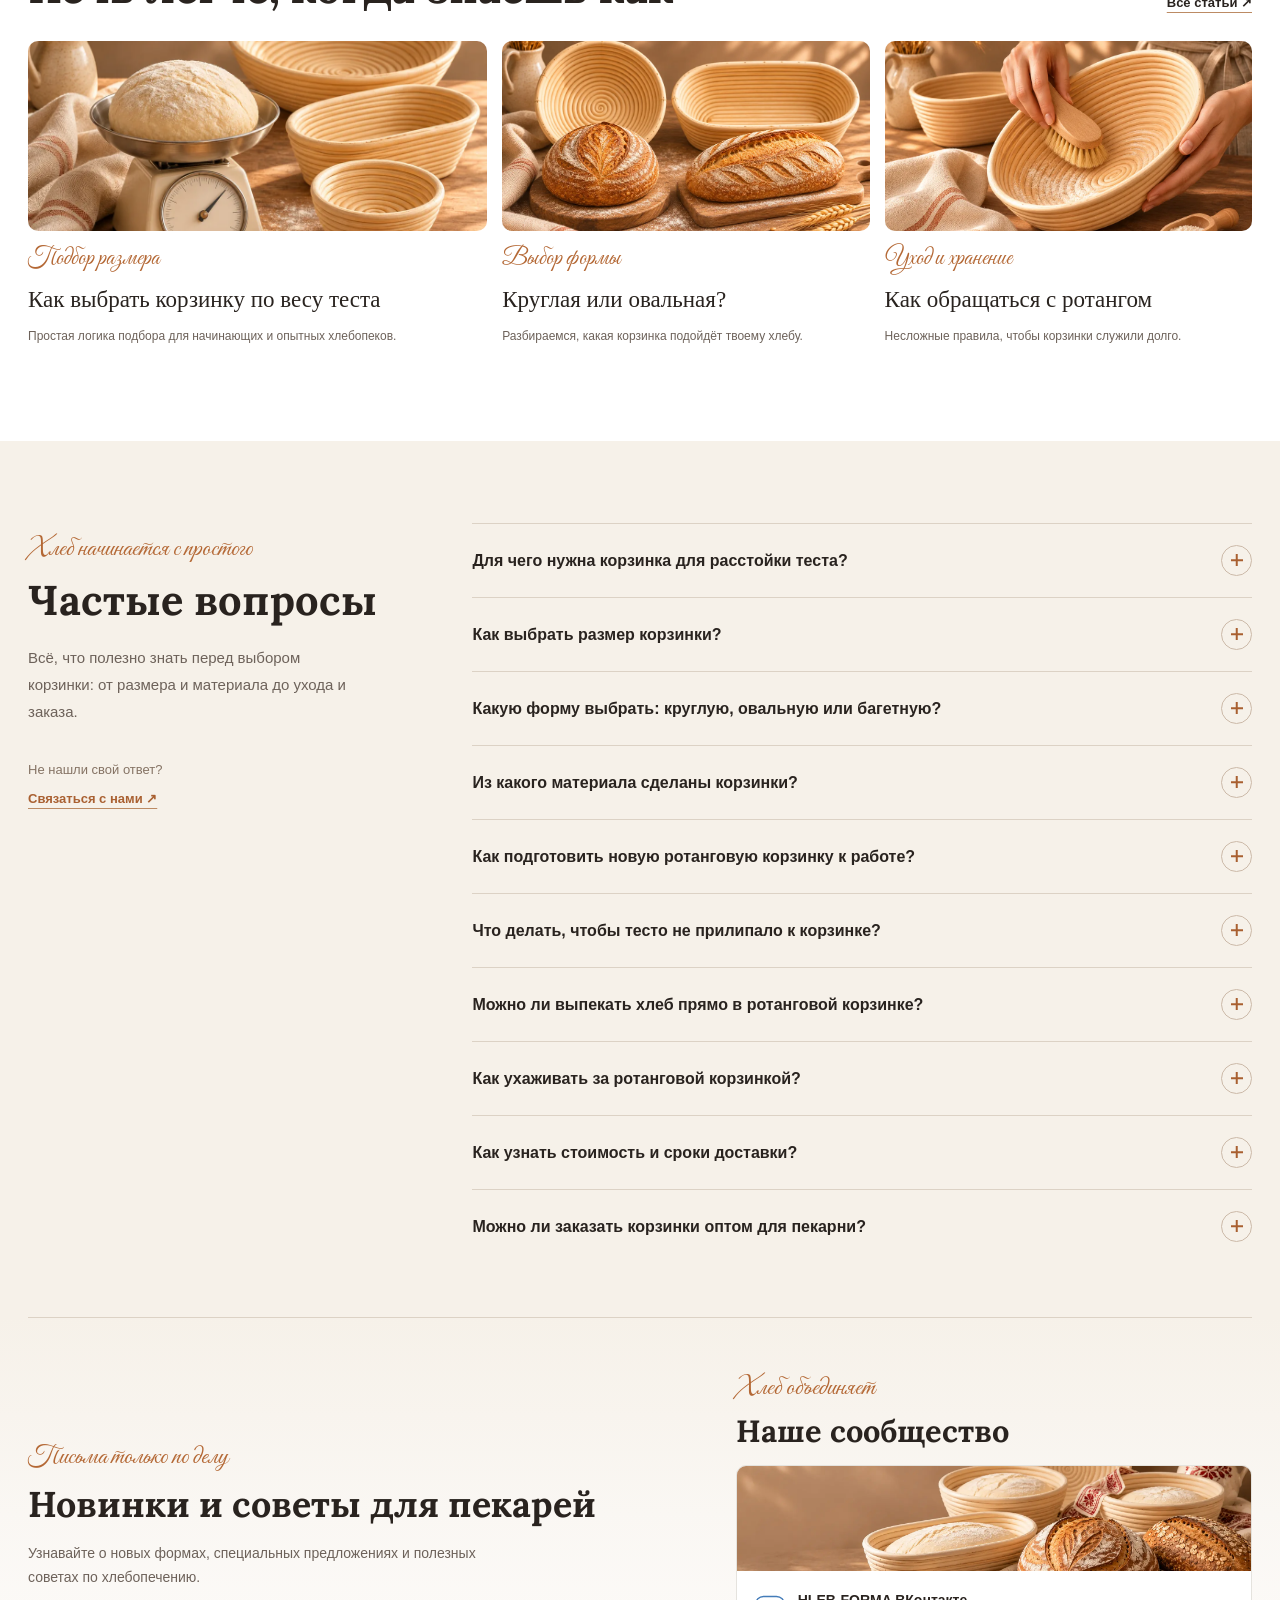
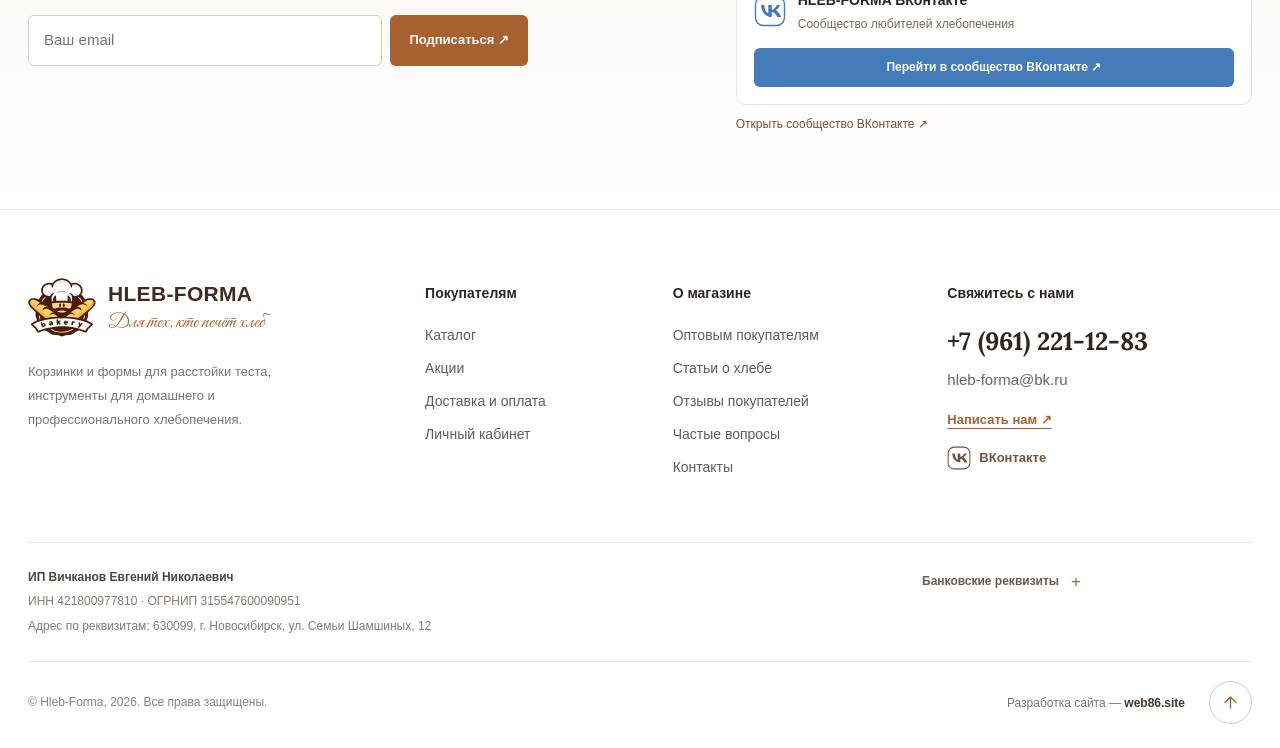
==== commit b9268008: "Add branded Open Graph previews for sharing the storefront" ====
--- a/index.html
+++ b/index.html
@@ -4,8 +4,26 @@
   <meta charset="utf-8">
   <meta name="viewport" content="width=device-width,initial-scale=1">
   <meta name="robots" content="noindex,nofollow">
+  <title>Hleb-Forma — корзинки для расстойки хлеба</title>
+  <meta name="description" content="Новый дизайн магазина ротанговых корзинок для расстойки хлеба. Удобный каталог, подбор по весу теста, акции и советы для домашних пекарей.">
+  <meta property="og:type" content="website">
+  <meta property="og:locale" content="ru_RU">
+  <meta property="og:site_name" content="Hleb-Forma">
+  <meta property="og:title" content="Hleb-Forma — для тех, кто печёт хлеб">
+  <meta property="og:description" content="Новый дизайн магазина ротанговых корзинок для расстойки хлеба. Удобный каталог, подбор по весу теста, акции и советы для домашних пекарей.">
+  <meta property="og:url" content="https://web86.github.io/new_hlebforma/">
+  <meta property="og:image" content="https://web86.github.io/new_hlebforma/prototype/assets/share/hlebforma-preview.jpg">
+  <meta property="og:image:secure_url" content="https://web86.github.io/new_hlebforma/prototype/assets/share/hlebforma-preview.jpg">
+  <meta property="og:image:type" content="image/jpeg">
+  <meta property="og:image:width" content="1200">
+  <meta property="og:image:height" content="630">
+  <meta property="og:image:alt" content="Румяный ремесленный хлеб и корзинки из натурального ротанга">
+  <meta name="twitter:card" content="summary_large_image">
+  <meta name="twitter:title" content="Hleb-Forma — для тех, кто печёт хлеб">
+  <meta name="twitter:description" content="Новый дизайн магазина ротанговых корзинок для расстойки хлеба. Удобный каталог, подбор по весу теста, акции и советы для домашних пекарей.">
+  <meta name="twitter:image" content="https://web86.github.io/new_hlebforma/prototype/assets/share/hlebforma-preview.jpg">
+  <meta name="twitter:image:alt" content="Румяный ремесленный хлеб и корзинки из натурального ротанга">
   <meta http-equiv="refresh" content="0;url=prototype/v3/index.html">
-  <title>Hleb-Forma — корзинки для расстойки хлеба</title>
   <script>location.replace(new URL("prototype/v3/index.html",location.href).href);</script>
   <style>body{font:16px/1.6 system-ui;background:#f8f4ec;color:#30241d;display:grid;place-items:center;min-height:100vh;margin:0;padding:24px}a{color:#864c2e}</style>
 </head>
